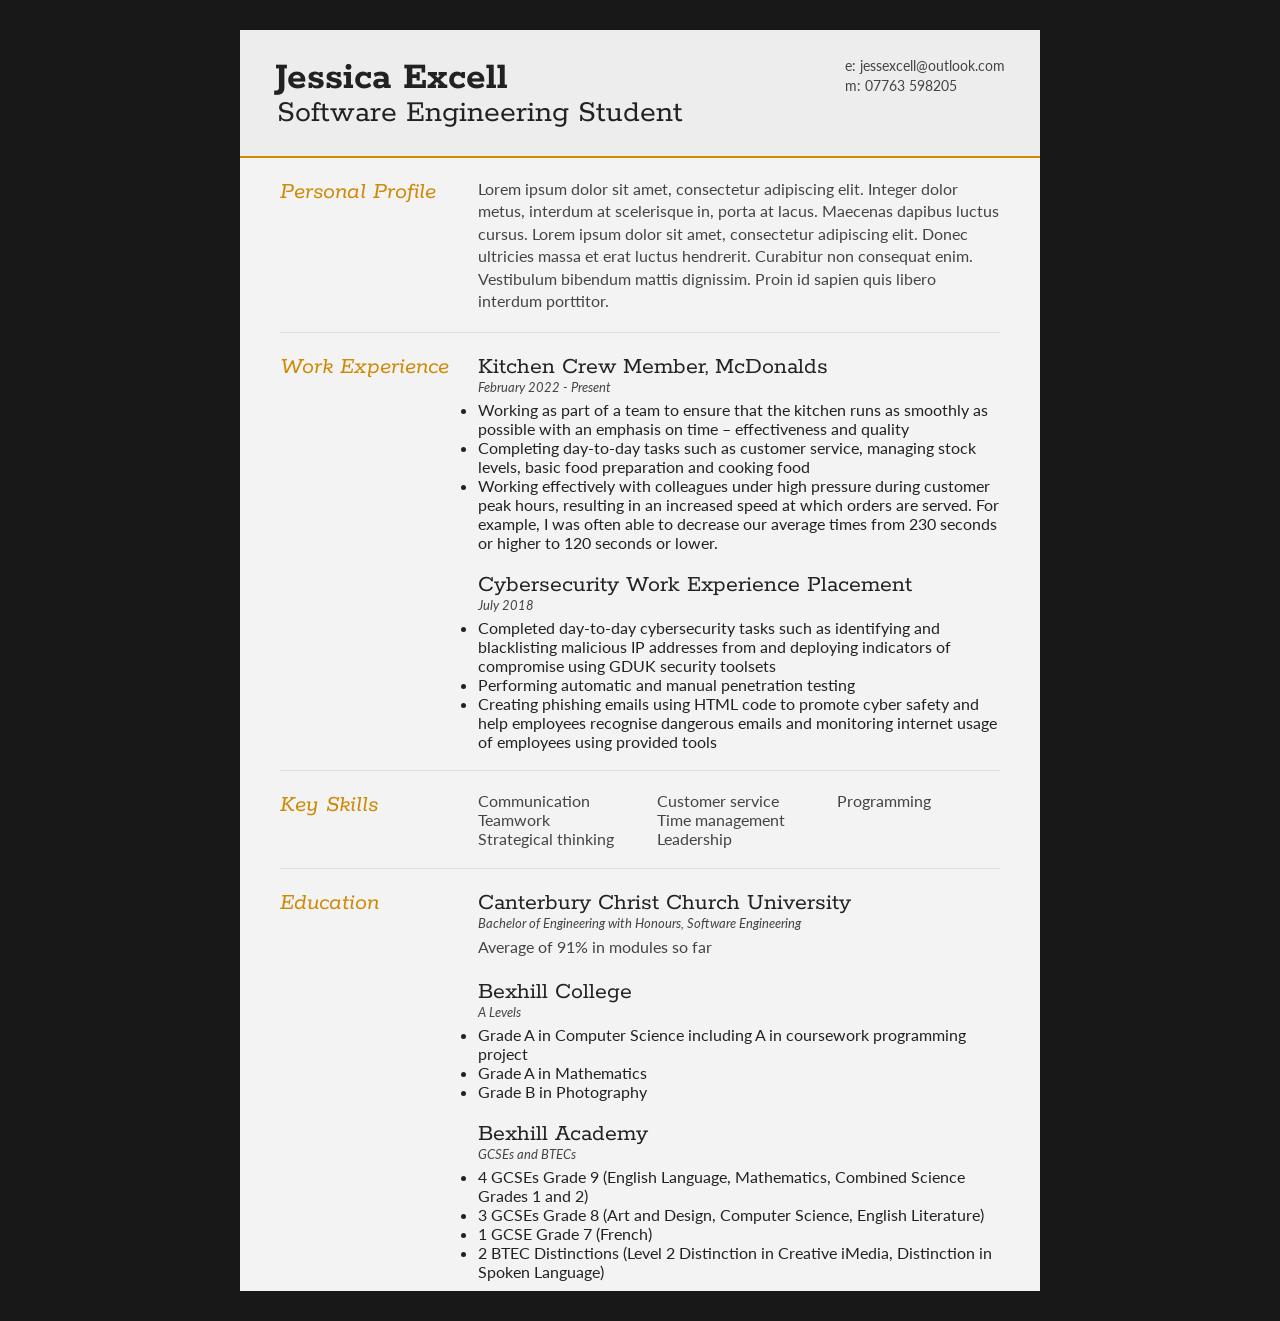
==== index.html @ 823e0976 "Filled in index.html with information from CV" ====
<!DOCTYPE html>
<html>
<head>
<title>Jessica Excell - Curriculum Vitae</title>

<meta name="viewport" content="width=device-width"/>
<meta name="description" content="The Curriculum Vitae of Jessica Excell."/>
<meta charset="UTF-8"> 

<link type="text/css" rel="stylesheet" href="style.css">
<link href='http://fonts.googleapis.com/css?family=Rokkitt:400,700|Lato:400,300' rel='stylesheet' type='text/css'>

</head>
<body id="top">
<div id="cv" class="instaFade">
	<div class="mainDetails">
		<div id="name">
			<h1 class="quickFade delayTwo">Jessica Excell</h1>
			<h2 class="quickFade delayThree">Software Engineering Student</h2>
		</div>

		<div id="contactDetails" class="quickFade delayFour">
			<ul>
				<li>e: <a href="mailto:jessexcell@outlook.com" target="_blank">jessexcell@outlook.com</a></li>
				<li>m: 07763 598205</li>
			</ul>
		</div>
		<div class="clear"></div>
	</div>

	<div id="mainArea" class="quickFade delayFive">
		<section>
			<article>
				<div class="sectionTitle">
					<h1>Personal Profile</h1>
				</div>

				<div class="sectionContent">
					<p>Lorem ipsum dolor sit amet, consectetur adipiscing elit. Integer dolor metus, interdum at scelerisque in, porta at lacus. Maecenas dapibus luctus cursus. Lorem ipsum dolor sit amet, consectetur adipiscing elit. Donec ultricies massa et erat luctus hendrerit. Curabitur non consequat enim. Vestibulum bibendum mattis dignissim. Proin id sapien quis libero interdum porttitor.</p>
				</div>
			</article>
			<div class="clear"></div>
		</section>


		<section>
			<div class="sectionTitle">
				<h1>Work Experience</h1>
			</div>

			<div class="sectionContent">
				<article>
					<h2>Kitchen Crew Member, McDonalds</h2>
					<p class="subDetails">February 2022 - Present</p>
					<ul>
						<li>Working as part of a team to ensure that the kitchen runs as smoothly as possible with an emphasis on time – effectiveness and quality</li>
						<li>Completing day-to-day tasks such as customer service, managing stock levels, basic food preparation and cooking food</li>
						<li>Working effectively with colleagues under high pressure during customer peak hours, resulting in an increased speed at which orders are served. For example, I was often able to decrease our average times from 230 seconds or higher to 120 seconds or lower.</li><br>
					</ul>
				</article>

				<article>
					<h2>Cybersecurity Work Experience Placement</h2>
					<p class="subDetails">July 2018</p>
					<ul>
						<li>Completed day-to-day cybersecurity tasks such as identifying and blacklisting malicious IP addresses from and deploying indicators of compromise using GDUK security toolsets </li>
						<li>Performing automatic and manual penetration testing </li>
						<li>Creating phishing emails using HTML code to promote cyber safety and help employees recognise dangerous emails and monitoring internet usage of employees using provided tools </li><br>
					</ul>
				</article>
			</div>
			<div class="clear"></div>
		</section>


		<section>
			<div class="sectionTitle">
				<h1>Key Skills</h1>
			</div>

			<div class="sectionContent">
				<ol class="keySkills">
					<li>Communication</li>
					<li>Teamwork</li>
					<li>Strategical thinking</li>
					<li>Customer service</li>
					<li>Time management</li>
					<li>Leadership</li>
					<li>Programming</li>
				</ol>
			</div>
			<div class="clear"></div>
		</section>


		<section>
			<div class="sectionTitle">
				<h1>Education</h1>
			</div>

			<div class="sectionContent">
				<article>
					<h2>Canterbury Christ Church University</h2>
					<p class="subDetails">Bachelor of Engineering with Honours, Software Engineering</p>
					<p>Average of 91% in modules so far</p>
				</article>

				<article>
					<h2>Bexhill College</h2>
					<p class="subDetails">A Levels</p>
					<ul>
						<li>Grade A in Computer Science including A in coursework programming project </li>
						<li>Grade A in Mathematics</li>
						<li>Grade B in Photography</li>
						<br>
					</ul>
				</article>

				<article>
					<h2>Bexhill Academy</h2>
					<p class="subDetails">GCSEs and BTECs</p>
					<ul>
                        <li>4 GCSEs Grade 9 (English Language, Mathematics, Combined Science Grades 1 and 2)</li>
                        <li>3 GCSEs Grade 8 (Art and Design, Computer Science, English Literature)</li>
                        <li>1 GCSE Grade 7 (French)</li>
                        <li>2 BTEC Distinctions (Level 2 Distinction in Creative iMedia, Distinction in Spoken Language)</li>
					</ul>
				</article>
			</div>
			<div class="clear"></div>
		</section>
	</div>
</div>
</body>
</html>
---- style.css ----
html,body,div,span,object,iframe,h1,h2,h3,h4,h5,h6,p,blockquote,pre,abbr,address,cite,code,del,dfn,em,img,ins,kbd,q,samp,small,strong,sub,sup,var,b,i,dl,dt,dd,ol,ul,li,fieldset,form,label,legend,table,caption,tbody,tfoot,thead,tr,th,td,article,aside,canvas,details,figcaption,figure,footer,header,hgroup,menu,nav,section,summary,time,mark,audio,video {
border:0;
font:inherit;
font-size:100%;
margin:0;
padding:0;
vertical-align:baseline;
}

article,aside,details,figcaption,figure,footer,header,hgroup,menu,nav,section {
display:block;
}

html, body {background: #181818; font-family: 'Lato', helvetica, arial, sans-serif; font-size: 16px; color: #222;}

.clear {clear: both;}

p {
	font-size: 1em;
	line-height: 1.4em;
	margin-bottom: 20px;
	color: #444;
}

#cv {
	width: 90%;
	max-width: 800px;
	background: #f3f3f3;
	margin: 30px auto;
}

.mainDetails {
	padding: 25px 35px;
	border-bottom: 2px solid #cf8a05;
	background: #ededed;
}

#name h1 {
	font-size: 2.5em;
	font-weight: 700;
	font-family: 'Rokkitt', Helvetica, Arial, sans-serif;
	margin-bottom: -6px;
}

#name h2 {
	font-size: 2em;
	margin-left: 2px;
	font-family: 'Rokkitt', Helvetica, Arial, sans-serif;
}

#mainArea {
	padding: 0 40px;
}

#headshot {
	width: 12.5%;
	float: left;
	margin-right: 30px;
}

#headshot img {
	width: 100%;
	height: auto;
	-webkit-border-radius: 50px;
	border-radius: 50px;
}

#name {
	float: left;
}

#contactDetails {
	float: right;
}

#contactDetails ul {
	list-style-type: none;
	font-size: 0.9em;
	margin-top: 2px;
}

#contactDetails ul li {
	margin-bottom: 3px;
	color: #444;
}

#contactDetails ul li a, a[href^=tel] {
	color: #444; 
	text-decoration: none;
	-webkit-transition: all .3s ease-in;
	-moz-transition: all .3s ease-in;
	-o-transition: all .3s ease-in;
	-ms-transition: all .3s ease-in;
	transition: all .3s ease-in;
}

#contactDetails ul li a:hover { 
	color: #cf8a05;
}


section {
	border-top: 1px solid #dedede;
	padding: 20px 0 0;
}

section:first-child {
	border-top: 0;
}

section:last-child {
	padding: 20px 0 10px;
}

.sectionTitle {
	float: left;
	width: 25%;
}

.sectionContent {
	float: right;
	width: 72.5%;
}

.sectionTitle h1 {
	font-family: 'Rokkitt', Helvetica, Arial, sans-serif;
	font-style: italic;
	font-size: 1.5em;
	color: #cf8a05;
}

.sectionContent h2 {
	font-family: 'Rokkitt', Helvetica, Arial, sans-serif;
	font-size: 1.5em;
	margin-bottom: -2px;
}

.subDetails {
	font-size: 0.8em;
	font-style: italic;
	margin-bottom: 3px;
}

.keySkills {
	list-style-type: none;
	-moz-column-count:3;
	-webkit-column-count:3;
	column-count:3;
	margin-bottom: 20px;
	font-size: 1em;
	color: #444;
}

.keySkills ul li {
	margin-bottom: 3px;
}

@media all and (min-width: 602px) and (max-width: 800px) {
	#headshot {
		display: none;
	}

	.keySkills {
	-moz-column-count:2;
	-webkit-column-count:2;
	column-count:2;
	}
}

@media all and (max-width: 601px) {
	#cv {
		width: 95%;
		margin: 10px auto;
		min-width: 280px;
	}

	#headshot {
		display: none;
	}

	#name, #contactDetails {
		float: none;
		width: 100%;
		text-align: center;
	}

	.sectionTitle, .sectionContent {
		float: none;
		width: 100%;
	}

	.sectionTitle {
		margin-left: -2px;
		font-size: 1.25em;
	}

	.keySkills {
		-moz-column-count:2;
		-webkit-column-count:2;
		column-count:2;
	}
}

@media all and (max-width: 480px) {
	.mainDetails {
		padding: 15px 15px;
	}

	section {
		padding: 15px 0 0;
	}

	#mainArea {
		padding: 0 25px;
	}


	.keySkills {
	-moz-column-count:1;
	-webkit-column-count:1;
	column-count:1;
	}

	#name h1 {
		line-height: .8em;
		margin-bottom: 4px;
	}
}

@media print {
    #cv {
        width: 100%;
    }
}

@-webkit-keyframes reset {
	0% {
		opacity: 0;
	}
	100% {
		opacity: 0;
	}
}

@-webkit-keyframes fade-in {
	0% {
		opacity: 0;
	}
	40% {
		opacity: 0;
	}
	100% {
		opacity: 1;
	}
}

@-moz-keyframes reset {
	0% {
		opacity: 0;
	}
	100% {
		opacity: 0;
	}
}

@-moz-keyframes fade-in {
	0% {
		opacity: 0;
	}
	40% {
		opacity: 0;
	}
	100% {
		opacity: 1;
	}
}

@keyframes reset {
	0% {
		opacity: 0;
	}
	100% {
		opacity: 0;
	}
}

@keyframes fade-in {
	0% {
		opacity: 0;
	}
	40% {
		opacity: 0;
	}
	100% {
		opacity: 1;
	}
}

.instaFade {
    -webkit-animation-name: reset, fade-in;
    -webkit-animation-duration: 1.5s;
    -webkit-animation-timing-function: ease-in;

	-moz-animation-name: reset, fade-in;
    -moz-animation-duration: 1.5s;
    -moz-animation-timing-function: ease-in;

	animation-name: reset, fade-in;
    animation-duration: 1.5s;
    animation-timing-function: ease-in;
}

.quickFade {
    -webkit-animation-name: reset, fade-in;
    -webkit-animation-duration: 2.5s;
    -webkit-animation-timing-function: ease-in;

	-moz-animation-name: reset, fade-in;
    -moz-animation-duration: 2.5s;
    -moz-animation-timing-function: ease-in;

	animation-name: reset, fade-in;
    animation-duration: 2.5s;
    animation-timing-function: ease-in;
}

.delayOne {
	-webkit-animation-delay: 0, .5s;
	-moz-animation-delay: 0, .5s;
	animation-delay: 0, .5s;
}

.delayTwo {
	-webkit-animation-delay: 0, 1s;
	-moz-animation-delay: 0, 1s;
	animation-delay: 0, 1s;
}

.delayThree {
	-webkit-animation-delay: 0, 1.5s;
	-moz-animation-delay: 0, 1.5s;
	animation-delay: 0, 1.5s;
}

.delayFour {
	-webkit-animation-delay: 0, 2s;
	-moz-animation-delay: 0, 2s;
	animation-delay: 0, 2s;
}

.delayFive {
	-webkit-animation-delay: 0, 2.5s;
	-moz-animation-delay: 0, 2.5s;
	animation-delay: 0, 2.5s;
}
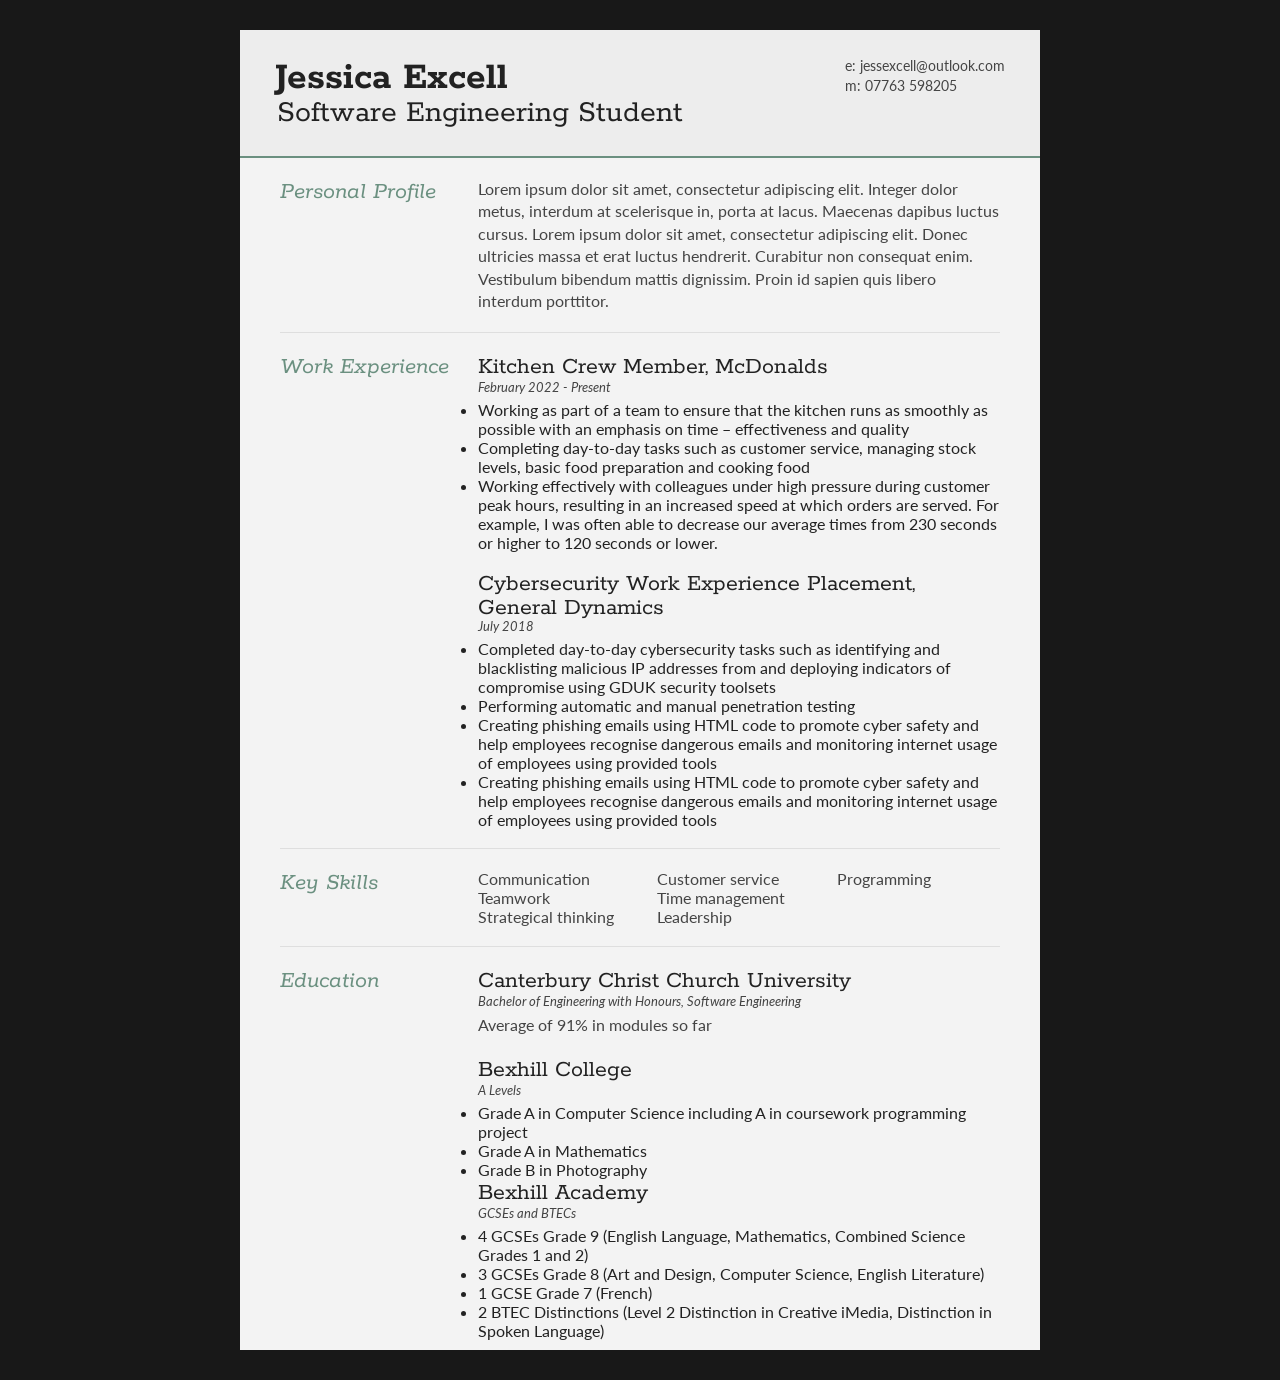
==== commit a4a8eb12: "formatting changes" ====
--- a/index.html
+++ b/index.html
@@ -50,22 +50,24 @@
 
 			<div class="sectionContent">
 				<article>
-					<h2>Kitchen Crew Member, McDonalds</h2>
+					<h2>Kitchen Crew Member, McDonalds<br></h2>
 					<p class="subDetails">February 2022 - Present</p>
 					<ul>
 						<li>Working as part of a team to ensure that the kitchen runs as smoothly as possible with an emphasis on time – effectiveness and quality</li>
 						<li>Completing day-to-day tasks such as customer service, managing stock levels, basic food preparation and cooking food</li>
-						<li>Working effectively with colleagues under high pressure during customer peak hours, resulting in an increased speed at which orders are served. For example, I was often able to decrease our average times from 230 seconds or higher to 120 seconds or lower.</li><br>
+						<li>Working effectively with colleagues under high pressure during customer peak hours, resulting in an increased speed at which orders are served. For example, I was often able to decrease our average times from 230 seconds or higher to 120 seconds or lower.<br></li>
 					</ul>
 				</article>
 
 				<article>
-					<h2>Cybersecurity Work Experience Placement</h2>
+					<p></p>
+					<h2 style="line-height:1">Cybersecurity Work Experience Placement, General Dynamics</h2>
 					<p class="subDetails">July 2018</p>
 					<ul>
-						<li>Completed day-to-day cybersecurity tasks such as identifying and blacklisting malicious IP addresses from and deploying indicators of compromise using GDUK security toolsets </li>
+						<li>Completed day-to-day cybersecurity tasks such as identifying and blacklisting malicious IP addresses from and deploying indicators of compromise using GDUK security toolsets <br></li>
 						<li>Performing automatic and manual penetration testing </li>
-						<li>Creating phishing emails using HTML code to promote cyber safety and help employees recognise dangerous emails and monitoring internet usage of employees using provided tools </li><br>
+                        <li>Creating phishing emails using HTML code to promote cyber safety and help employees recognise dangerous emails and monitoring internet usage of employees using provided tools <br></li>
+						<li>Creating phishing emails using HTML code to promote cyber safety and help employees recognise dangerous emails and monitoring internet usage of employees using provided tools<br><br></li>
 					</ul>
 				</article>
 			</div>
@@ -111,8 +113,7 @@
 					<ul>
 						<li>Grade A in Computer Science including A in coursework programming project </li>
 						<li>Grade A in Mathematics</li>
-						<li>Grade B in Photography</li>
-						<br>
+						<li>Grade B in Photography<br></li>
 					</ul>
 				</article>
 
--- a/style.css
+++ b/style.css
@@ -31,7 +31,7 @@
 
 .mainDetails {
 	padding: 25px 35px;
-	border-bottom: 2px solid #cf8a05;
+	border-bottom: 2px solid #6b9080;
 	background: #ededed;
 }
 
@@ -126,7 +126,7 @@
 	font-family: 'Rokkitt', Helvetica, Arial, sans-serif;
 	font-style: italic;
 	font-size: 1.5em;
-	color: #cf8a05;
+	color: #6b9080;
 }
 
 .sectionContent h2 {
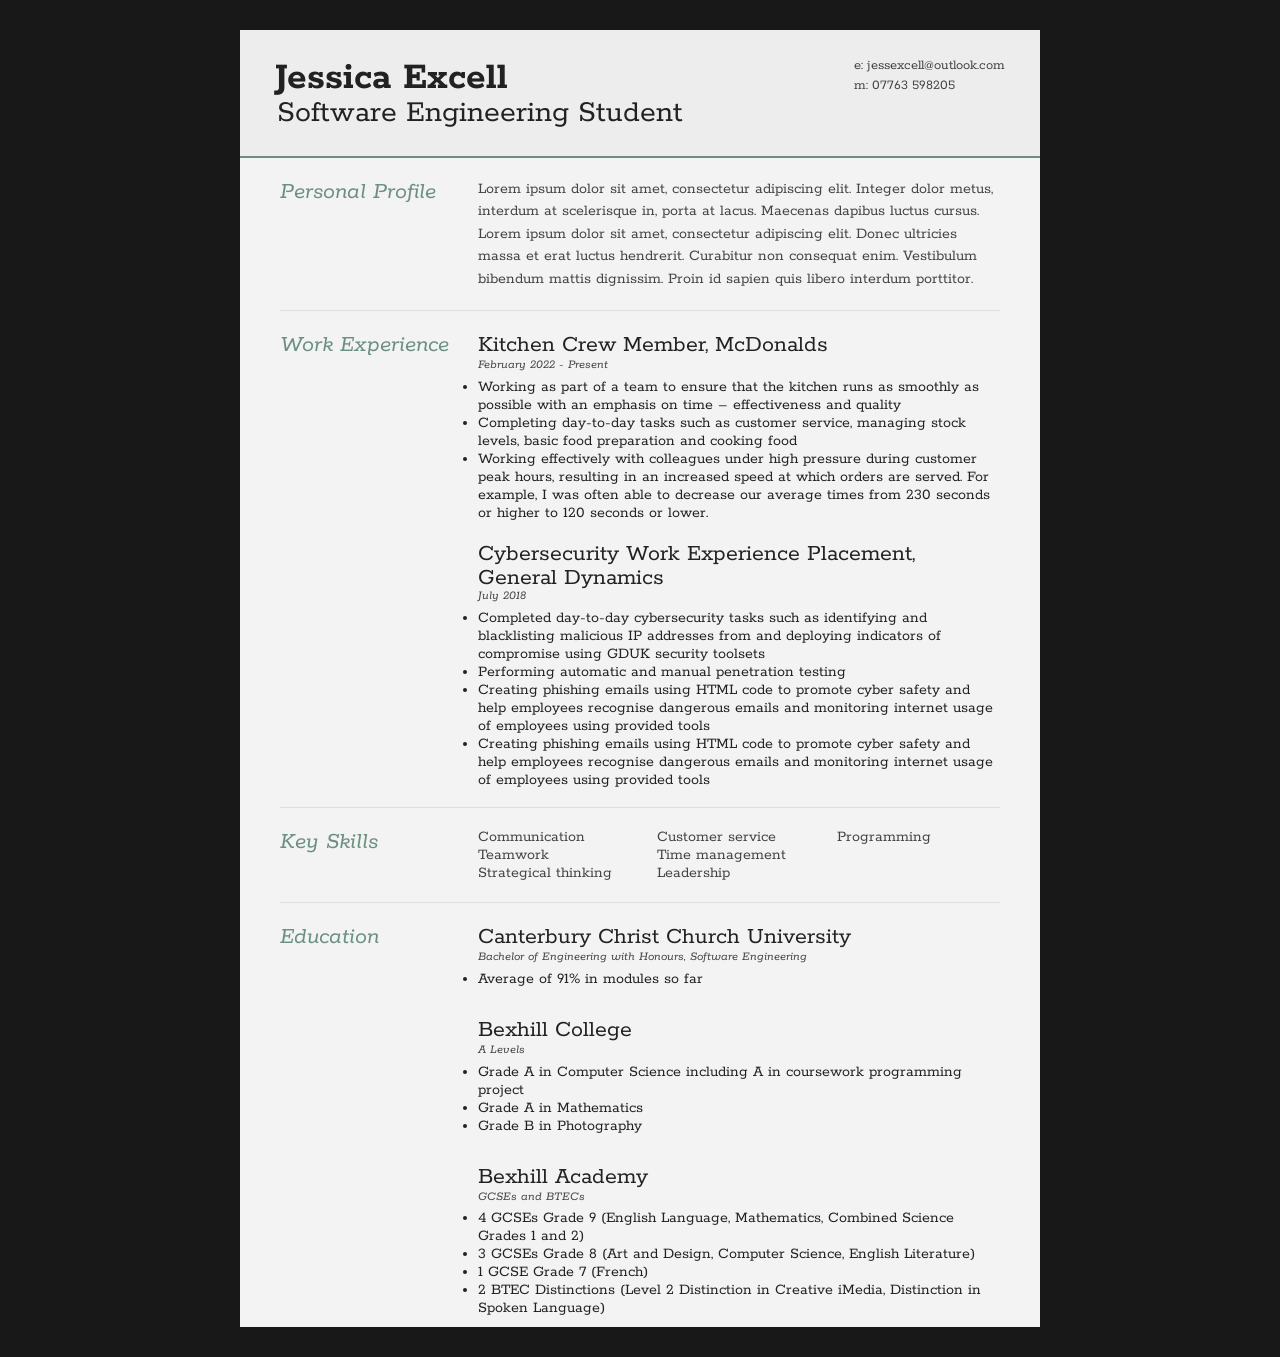
==== commit 631d5ba0: "changed fonts" ====
--- a/index.html
+++ b/index.html
@@ -104,11 +104,11 @@
 				<article>
 					<h2>Canterbury Christ Church University</h2>
 					<p class="subDetails">Bachelor of Engineering with Honours, Software Engineering</p>
-					<p>Average of 91% in modules so far</p>
+					<ul><li>Average of 91% in modules so far</li></ul>
 				</article>
 
 				<article>
-					<h2>Bexhill College</h2>
+					<h2><br>Bexhill College</h2>
 					<p class="subDetails">A Levels</p>
 					<ul>
 						<li>Grade A in Computer Science including A in coursework programming project </li>
@@ -118,7 +118,7 @@
 				</article>
 
 				<article>
-					<h2>Bexhill Academy</h2>
+					<h2><br>Bexhill Academy</h2>
 					<p class="subDetails">GCSEs and BTECs</p>
 					<ul>
                         <li>4 GCSEs Grade 9 (English Language, Mathematics, Combined Science Grades 1 and 2)</li>
--- a/style.css
+++ b/style.css
@@ -17,9 +17,18 @@
 
 p {
 	font-size: 1em;
+	font-family:'Rokkitt';
 	line-height: 1.4em;
 	margin-bottom: 20px;
 	color: #444;
+}
+
+ol {
+	font-family: 'Rokkitt';
+}
+
+li {
+	font-family: 'Rokkitt';
 }
 
 #cv {
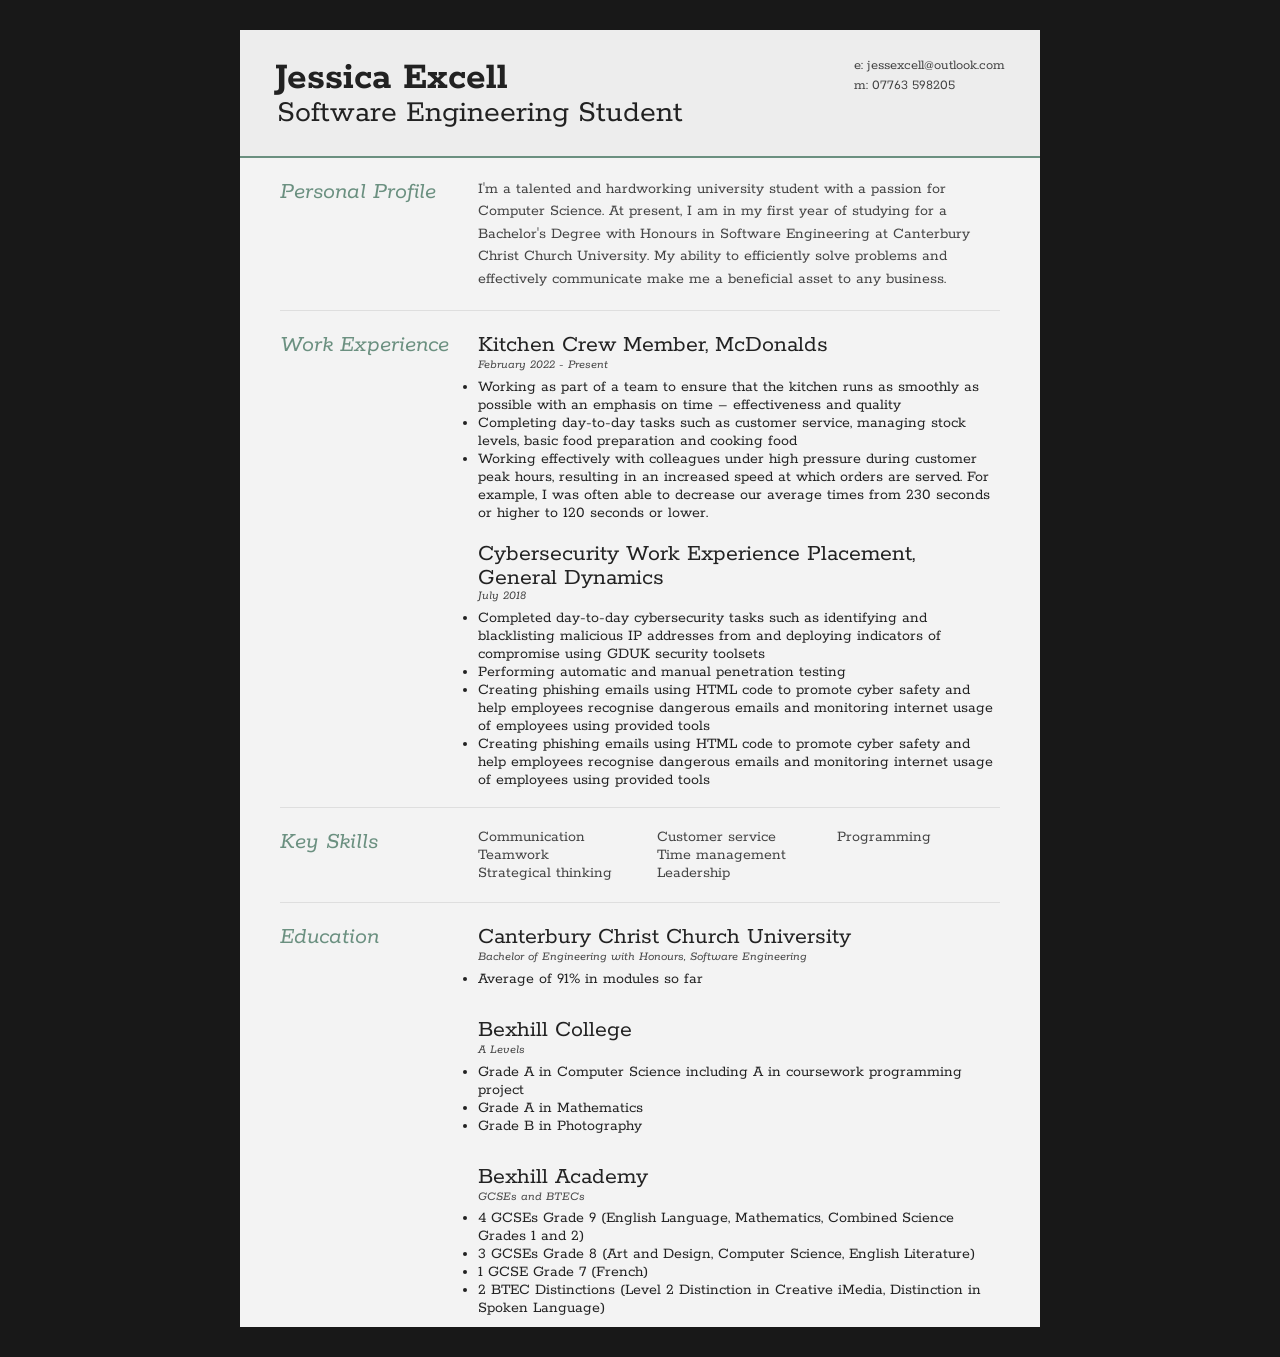
==== commit 3d847db0: "Added personal profile" ====
--- a/index.html
+++ b/index.html
@@ -36,7 +36,9 @@
 				</div>
 
 				<div class="sectionContent">
-					<p>Lorem ipsum dolor sit amet, consectetur adipiscing elit. Integer dolor metus, interdum at scelerisque in, porta at lacus. Maecenas dapibus luctus cursus. Lorem ipsum dolor sit amet, consectetur adipiscing elit. Donec ultricies massa et erat luctus hendrerit. Curabitur non consequat enim. Vestibulum bibendum mattis dignissim. Proin id sapien quis libero interdum porttitor.</p>
+					<p>I'm a talented  and hardworking university student with a passion for Computer Science. At present, I am in my first year of 
+					studying for a Bachelor's Degree with Honours in Software Engineering at Canterbury Christ Church University. My ability to efficiently
+					solve problems and effectively communicate make me a beneficial asset to any business.</p>
 				</div>
 			</article>
 			<div class="clear"></div>
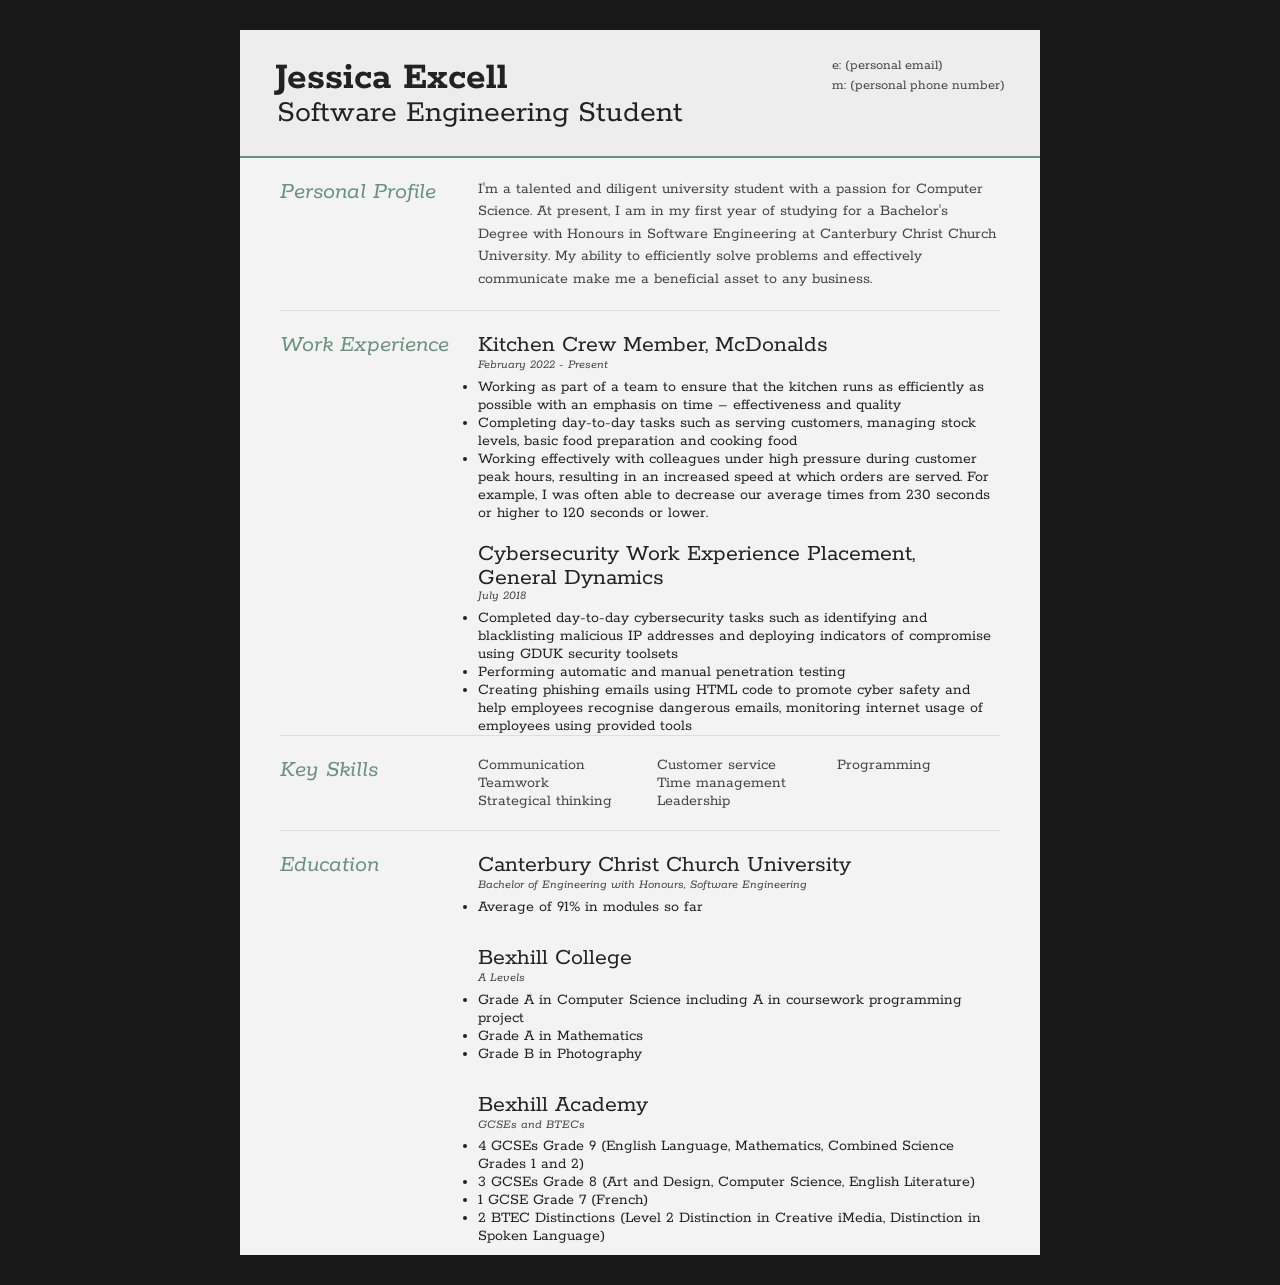
==== commit 6255f5ed: "minor changes to personal profile, contact details and work experience" ====
--- a/index.html
+++ b/index.html
@@ -21,8 +21,8 @@
 
 		<div id="contactDetails" class="quickFade delayFour">
 			<ul>
-				<li>e: <a href="mailto:jessexcell@outlook.com" target="_blank">jessexcell@outlook.com</a></li>
-				<li>m: 07763 598205</li>
+				<li>e: <a href="mailto:jessexcell@outlook.com" target="_blank">(personal email)</a></li>
+				<li>m: (personal phone number)</li>
 			</ul>
 		</div>
 		<div class="clear"></div>
@@ -36,7 +36,7 @@
 				</div>
 
 				<div class="sectionContent">
-					<p>I'm a talented  and hardworking university student with a passion for Computer Science. At present, I am in my first year of 
+					<p>I'm a talented and diligent university student with a passion for Computer Science. At present, I am in my first year of 
 					studying for a Bachelor's Degree with Honours in Software Engineering at Canterbury Christ Church University. My ability to efficiently
 					solve problems and effectively communicate make me a beneficial asset to any business.</p>
 				</div>
@@ -55,8 +55,8 @@
 					<h2>Kitchen Crew Member, McDonalds<br></h2>
 					<p class="subDetails">February 2022 - Present</p>
 					<ul>
-						<li>Working as part of a team to ensure that the kitchen runs as smoothly as possible with an emphasis on time – effectiveness and quality</li>
-						<li>Completing day-to-day tasks such as customer service, managing stock levels, basic food preparation and cooking food</li>
+						<li>Working as part of a team to ensure that the kitchen runs as efficiently as possible with an emphasis on time – effectiveness and quality</li>
+						<li>Completing day-to-day tasks such as serving customers, managing stock levels, basic food preparation and cooking food</li>
 						<li>Working effectively with colleagues under high pressure during customer peak hours, resulting in an increased speed at which orders are served. For example, I was often able to decrease our average times from 230 seconds or higher to 120 seconds or lower.<br></li>
 					</ul>
 				</article>
@@ -66,10 +66,9 @@
 					<h2 style="line-height:1">Cybersecurity Work Experience Placement, General Dynamics</h2>
 					<p class="subDetails">July 2018</p>
 					<ul>
-						<li>Completed day-to-day cybersecurity tasks such as identifying and blacklisting malicious IP addresses from and deploying indicators of compromise using GDUK security toolsets <br></li>
+						<li>Completed day-to-day cybersecurity tasks such as identifying and blacklisting malicious IP addresses and deploying indicators of compromise using GDUK security toolsets <br></li>
 						<li>Performing automatic and manual penetration testing </li>
-                        <li>Creating phishing emails using HTML code to promote cyber safety and help employees recognise dangerous emails and monitoring internet usage of employees using provided tools <br></li>
-						<li>Creating phishing emails using HTML code to promote cyber safety and help employees recognise dangerous emails and monitoring internet usage of employees using provided tools<br><br></li>
+                        <li>Creating phishing emails using HTML code to promote cyber safety and help employees recognise dangerous emails, monitoring internet usage of employees using provided tools <br></li>
 					</ul>
 				</article>
 			</div>
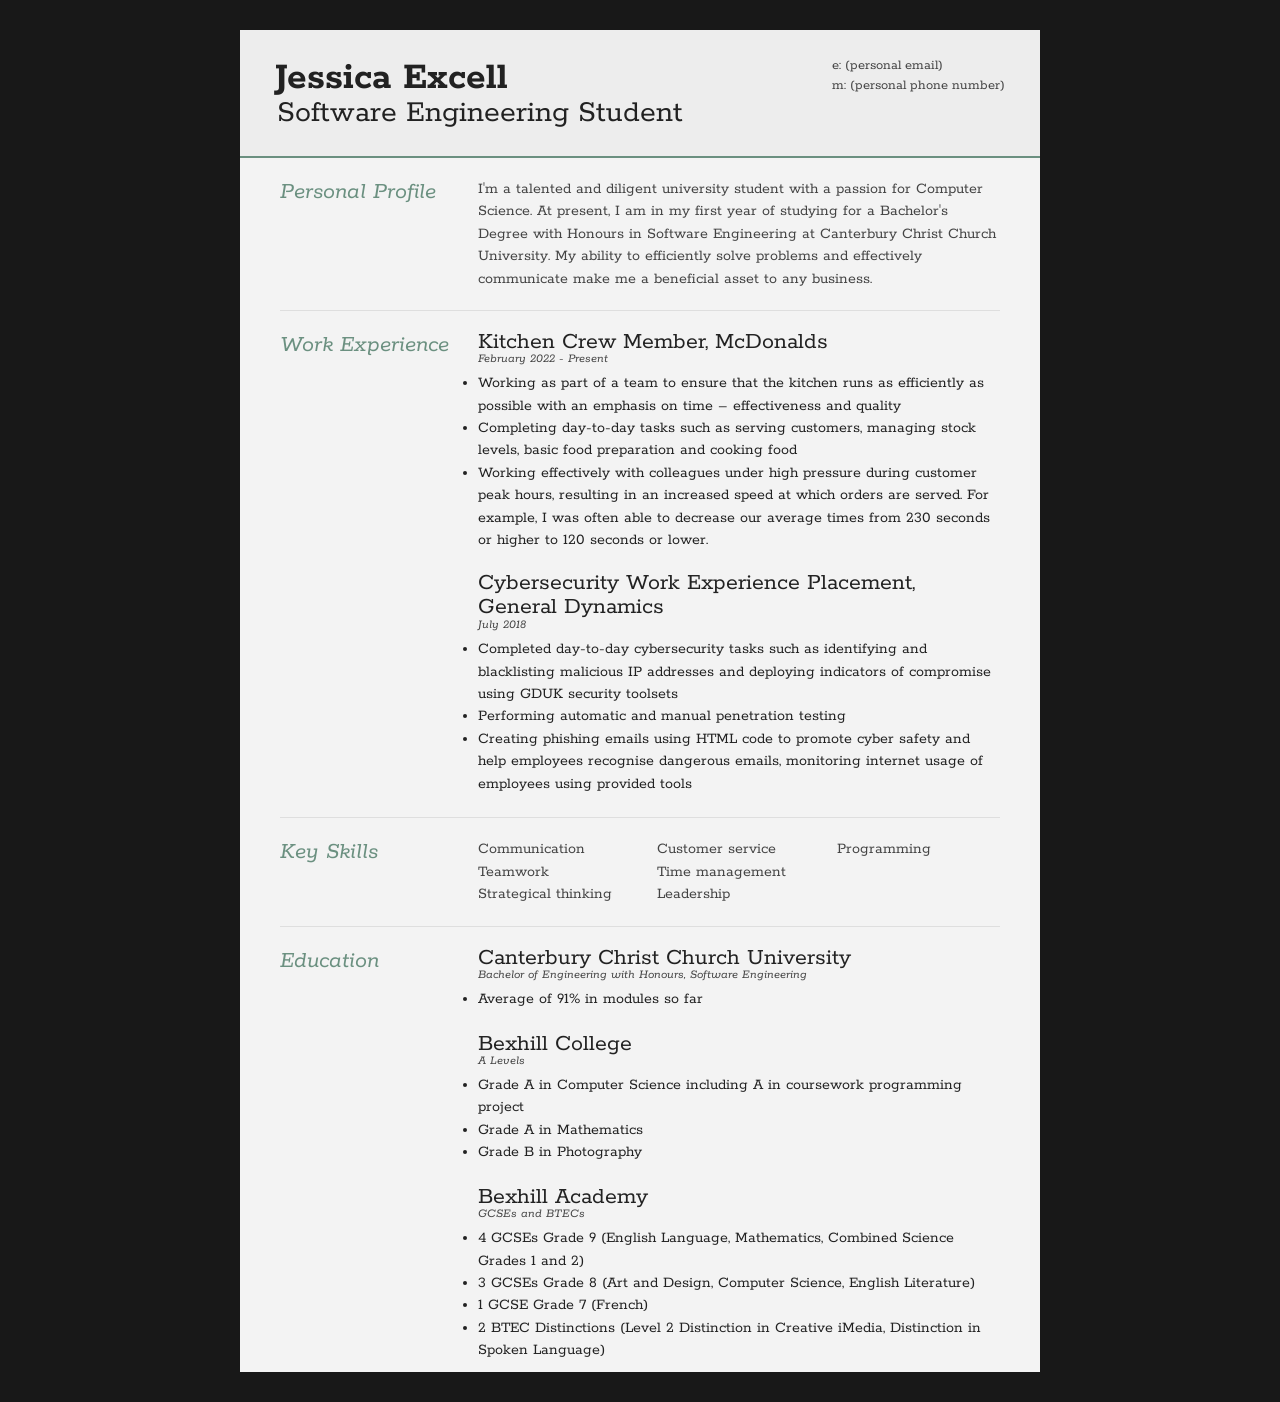
==== commit a8ea27a4: "minor changes to formatting" ====
--- a/index.html
+++ b/index.html
@@ -8,7 +8,7 @@
 <meta charset="UTF-8"> 
 
 <link type="text/css" rel="stylesheet" href="style.css">
-<link href='http://fonts.googleapis.com/css?family=Rokkitt:400,700|Lato:400,300' rel='stylesheet' type='text/css'>
+<link href='https://fonts.googleapis.com/css?family=Rokkitt:400,700|Lato:400,300' rel='stylesheet' type='text/css'>
 
 </head>
 <body id="top">
@@ -69,7 +69,7 @@
 						<li>Completed day-to-day cybersecurity tasks such as identifying and blacklisting malicious IP addresses and deploying indicators of compromise using GDUK security toolsets <br></li>
 						<li>Performing automatic and manual penetration testing </li>
                         <li>Creating phishing emails using HTML code to promote cyber safety and help employees recognise dangerous emails, monitoring internet usage of employees using provided tools <br></li>
-					</ul>
+					</ul><br>
 				</article>
 			</div>
 			<div class="clear"></div>
--- a/style.css
+++ b/style.css
@@ -129,6 +129,7 @@
 .sectionContent {
 	float: right;
 	width: 72.5%;
+	line-height: 1.4em;
 }
 
 .sectionTitle h1 {
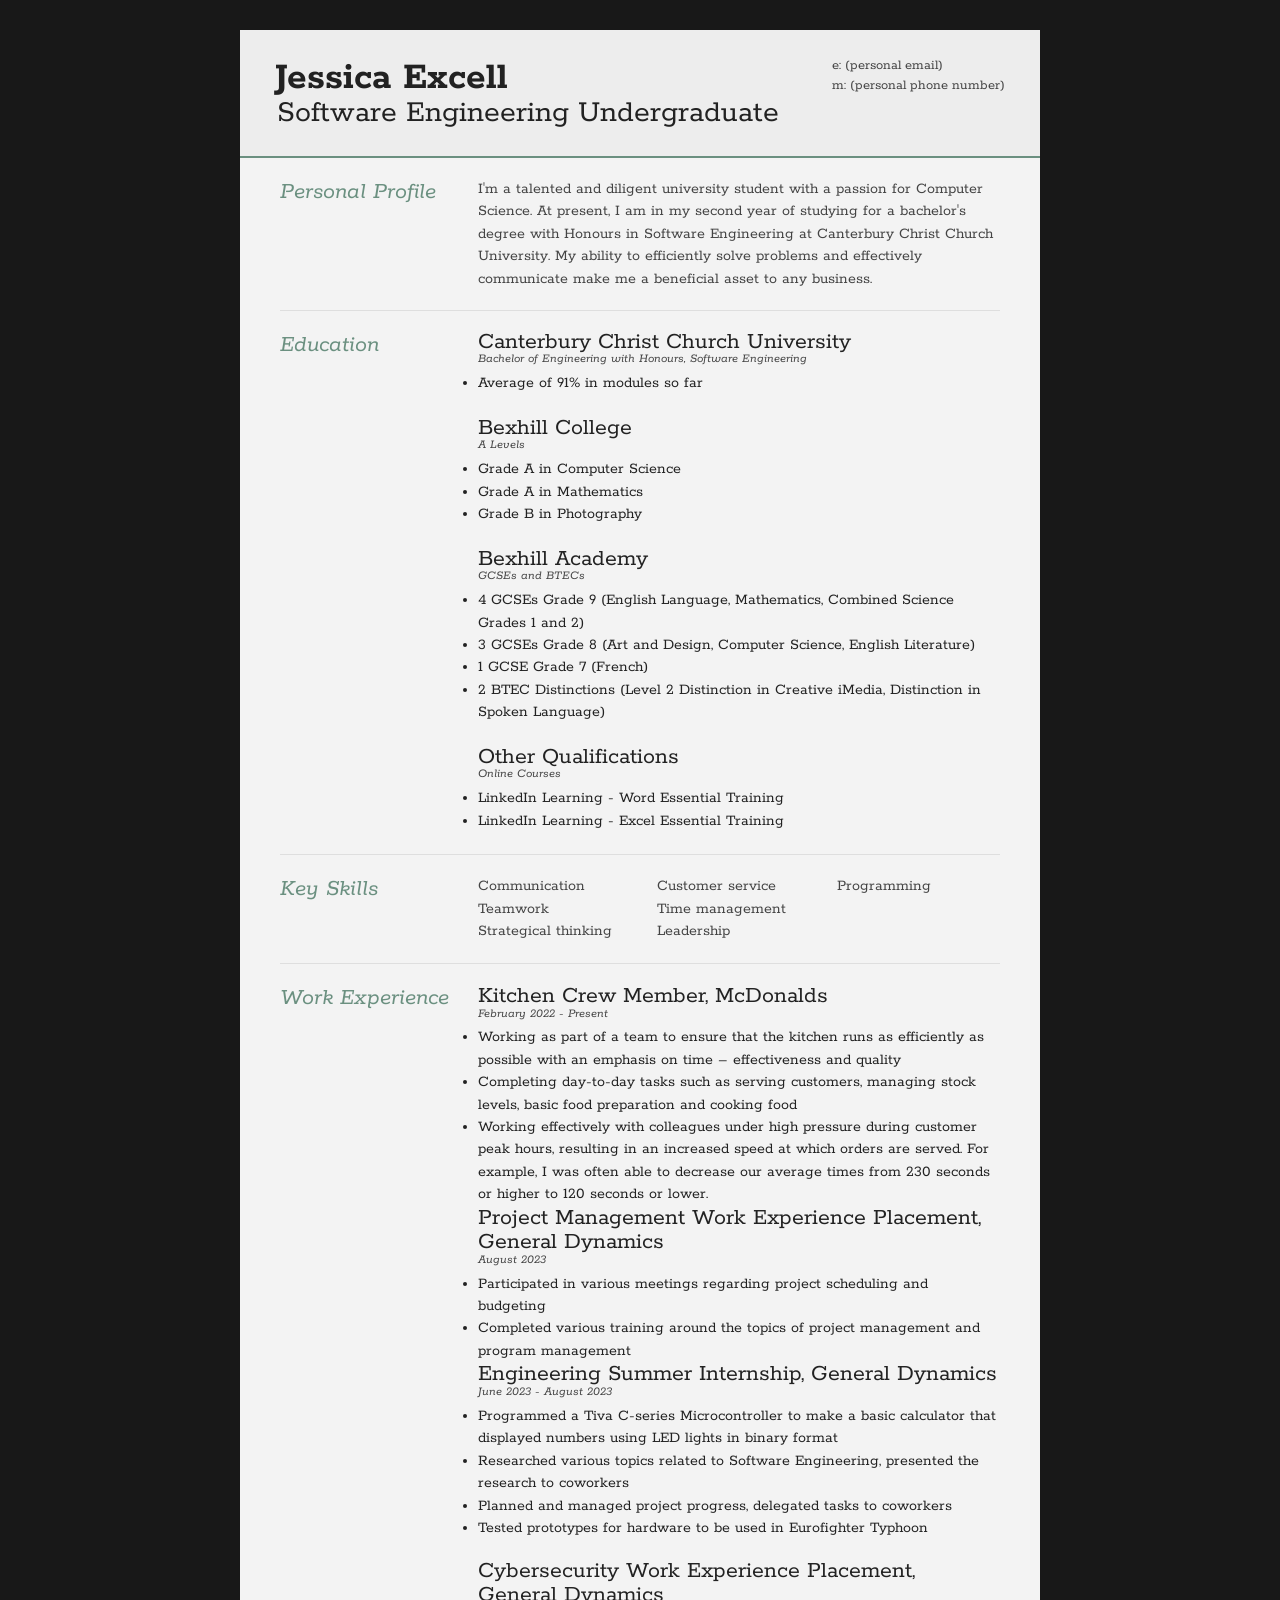
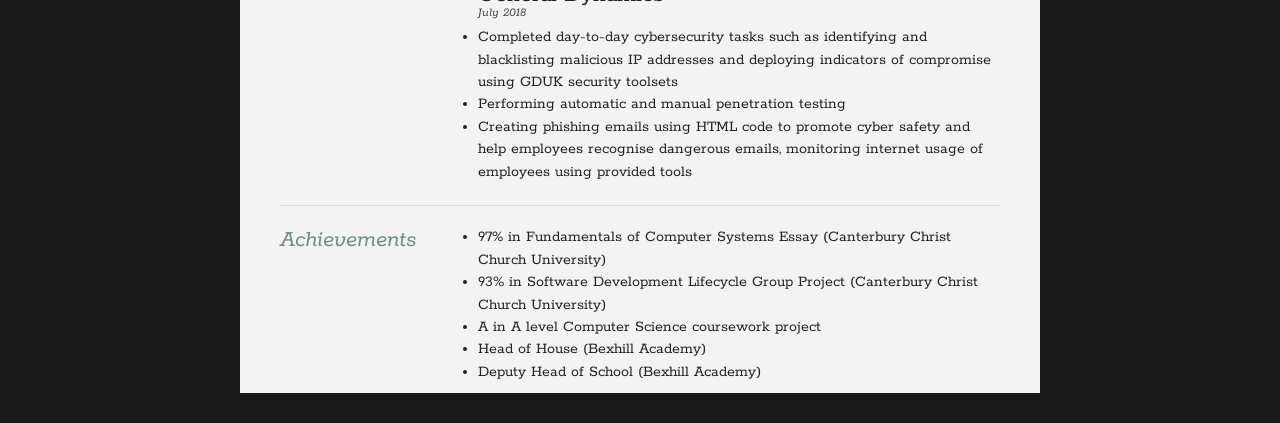
==== commit 1e58e35b: "Updated CV to match word CV" ====
--- a/index.html
+++ b/index.html
@@ -5,7 +5,7 @@
 
 <meta name="viewport" content="width=device-width"/>
 <meta name="description" content="The Curriculum Vitae of Jessica Excell."/>
-<meta charset="UTF-8"> 
+<meta charset="UTF-8">
 
 <link type="text/css" rel="stylesheet" href="style.css">
 <link href='https://fonts.googleapis.com/css?family=Rokkitt:400,700|Lato:400,300' rel='stylesheet' type='text/css'>
@@ -16,7 +16,7 @@
 	<div class="mainDetails">
 		<div id="name">
 			<h1 class="quickFade delayTwo">Jessica Excell</h1>
-			<h2 class="quickFade delayThree">Software Engineering Student</h2>
+			<h2 class="quickFade delayThree">Software Engineering Undergraduate</h2>
 		</div>
 
 		<div id="contactDetails" class="quickFade delayFour">
@@ -36,45 +36,56 @@
 				</div>
 
 				<div class="sectionContent">
-					<p>I'm a talented and diligent university student with a passion for Computer Science. At present, I am in my first year of 
-					studying for a Bachelor's Degree with Honours in Software Engineering at Canterbury Christ Church University. My ability to efficiently
-					solve problems and effectively communicate make me a beneficial asset to any business.</p>
+					<p>I'm a talented and diligent university student with a passion for Computer Science. At present, I am in my second year of studying for a bachelor's degree with Honours in Software Engineering at Canterbury Christ Church University. My ability to efficiently solve problems and effectively communicate make me a beneficial asset to any business.</p>
 				</div>
 			</article>
 			<div class="clear"></div>
 		</section>
 
-
 		<section>
 			<div class="sectionTitle">
-				<h1>Work Experience</h1>
+				<h1>Education</h1>
 			</div>
 
 			<div class="sectionContent">
 				<article>
-					<h2>Kitchen Crew Member, McDonalds<br></h2>
-					<p class="subDetails">February 2022 - Present</p>
+					<h2>Canterbury Christ Church University</h2>
+					<p class="subDetails">Bachelor of Engineering with Honours, Software Engineering</p>
+					<ul><li>Average of 91% in modules so far</li></ul>
+				</article>
+
+				<article>
+					<h2><br>Bexhill College</h2>
+					<p class="subDetails">A Levels</p>
 					<ul>
-						<li>Working as part of a team to ensure that the kitchen runs as efficiently as possible with an emphasis on time – effectiveness and quality</li>
-						<li>Completing day-to-day tasks such as serving customers, managing stock levels, basic food preparation and cooking food</li>
-						<li>Working effectively with colleagues under high pressure during customer peak hours, resulting in an increased speed at which orders are served. For example, I was often able to decrease our average times from 230 seconds or higher to 120 seconds or lower.<br></li>
+						<li>Grade A in Computer Science</li>
+						<li>Grade A in Mathematics</li>
+						<li>Grade B in Photography<br></li>
 					</ul>
 				</article>
 
 				<article>
-					<p></p>
-					<h2 style="line-height:1">Cybersecurity Work Experience Placement, General Dynamics</h2>
-					<p class="subDetails">July 2018</p>
+					<h2><br>Bexhill Academy</h2>
+					<p class="subDetails">GCSEs and BTECs</p>
 					<ul>
-						<li>Completed day-to-day cybersecurity tasks such as identifying and blacklisting malicious IP addresses and deploying indicators of compromise using GDUK security toolsets <br></li>
-						<li>Performing automatic and manual penetration testing </li>
-                        <li>Creating phishing emails using HTML code to promote cyber safety and help employees recognise dangerous emails, monitoring internet usage of employees using provided tools <br></li>
-					</ul><br>
+						<li>4 GCSEs Grade 9 (English Language, Mathematics, Combined Science Grades 1 and 2)</li>
+						<li>3 GCSEs Grade 8 (Art and Design, Computer Science, English Literature)</li>
+						<li>1 GCSE Grade 7 (French)</li>
+						<li>2 BTEC Distinctions (Level 2 Distinction in Creative iMedia, Distinction in Spoken Language)</li>
+					</ul><br/>
+				</article>
+
+				<article>
+					<h2>Other Qualifications</h2>
+					<p class="subDetails">Online Courses</p>
+					<ul>
+						<li>LinkedIn Learning - Word Essential Training</li>
+						<li>LinkedIn Learning - Excel Essential Training</li>
+					</ul><br/>
 				</article>
 			</div>
 			<div class="clear"></div>
 		</section>
-
 
 		<section>
 			<div class="sectionTitle">
@@ -95,40 +106,71 @@
 			<div class="clear"></div>
 		</section>
 
-
 		<section>
 			<div class="sectionTitle">
-				<h1>Education</h1>
+				<h1>Work Experience</h1>
 			</div>
 
 			<div class="sectionContent">
 				<article>
-					<h2>Canterbury Christ Church University</h2>
-					<p class="subDetails">Bachelor of Engineering with Honours, Software Engineering</p>
-					<ul><li>Average of 91% in modules so far</li></ul>
-				</article>
-
-				<article>
-					<h2><br>Bexhill College</h2>
-					<p class="subDetails">A Levels</p>
+					<h2 style="line-height:1">Kitchen Crew Member, McDonalds<br></h2>
+					<p class="subDetails">February 2022 - Present</p>
 					<ul>
-						<li>Grade A in Computer Science including A in coursework programming project </li>
-						<li>Grade A in Mathematics</li>
-						<li>Grade B in Photography<br></li>
+						<li>Working as part of a team to ensure that the kitchen runs as efficiently as possible with an emphasis on time – effectiveness and quality</li>
+						<li>Completing day-to-day tasks such as serving customers, managing stock levels, basic food preparation and cooking food</li>
+						<li>Working effectively with colleagues under high pressure during customer peak hours, resulting in an increased speed at which orders are served. For example, I was often able to decrease our average times from 230 seconds or higher to 120 seconds or lower.<br></li>
 					</ul>
 				</article>
 
 				<article>
-					<h2><br>Bexhill Academy</h2>
-					<p class="subDetails">GCSEs and BTECs</p>
+					<h2 style="line-height:1">Project Management Work Experience Placement, General Dynamics</h2>
+					<p class="subDetails">August 2023</p>
 					<ul>
-                        <li>4 GCSEs Grade 9 (English Language, Mathematics, Combined Science Grades 1 and 2)</li>
-                        <li>3 GCSEs Grade 8 (Art and Design, Computer Science, English Literature)</li>
-                        <li>1 GCSE Grade 7 (French)</li>
-                        <li>2 BTEC Distinctions (Level 2 Distinction in Creative iMedia, Distinction in Spoken Language)</li>
+						<li>Participated in various meetings regarding project scheduling and budgeting</li>
+                        <li>Completed various training around the topics of project management and program management</li>
 					</ul>
 				</article>
+
+				<article>
+					<h2 style="line-height:1">Engineering Summer Internship, General Dynamics</h2>
+					<p class="subDetails">June 2023 - August 2023</p>
+					<ul>
+						<li>Programmed a Tiva C-series Microcontroller to make a basic calculator that displayed numbers using LED lights in binary format</li>
+						<li>Researched various topics related to Software Engineering, presented the research to coworkers</li>
+						<li>Planned and managed project progress, delegated tasks to coworkers</li>
+						<li>Tested prototypes for hardware to be used in Eurofighter Typhoon</li>
+					</ul>
+				</article>
+
+				<article>
+					<p></p>
+					<h2 style="line-height:1">Cybersecurity Work Experience Placement, General Dynamics</h2>
+					<p class="subDetails">July 2018</p>
+					<ul>
+						<li>Completed day-to-day cybersecurity tasks such as identifying and blacklisting malicious IP addresses and deploying indicators of compromise using GDUK security toolsets <br></li>
+						<li>Performing automatic and manual penetration testing </li>
+                        <li>Creating phishing emails using HTML code to promote cyber safety and help employees recognise dangerous emails, monitoring internet usage of employees using provided tools <br></li>
+					</ul><br>
+				</article>
 			</div>
+			<div class="clear"></div>
+		</section>
+
+		<section>
+            <article>
+                <div class="sectionTitle">
+                    <h1>Achievements</h1>
+                </div>
+                <div class="sectionContent">
+                    <ul>
+                        <li>97% in Fundamentals of Computer Systems Essay (Canterbury Christ Church University)</li>
+                        <li>93% in Software Development Lifecycle Group Project (Canterbury Christ Church University)</li>
+                        <li>A in A level Computer Science coursework project</li>
+                        <li>Head of House (Bexhill Academy)</li>
+                        <li>Deputy Head of School (Bexhill Academy)</li>
+                    </ul>
+                </div>
+            </article>
 			<div class="clear"></div>
 		</section>
 	</div>
